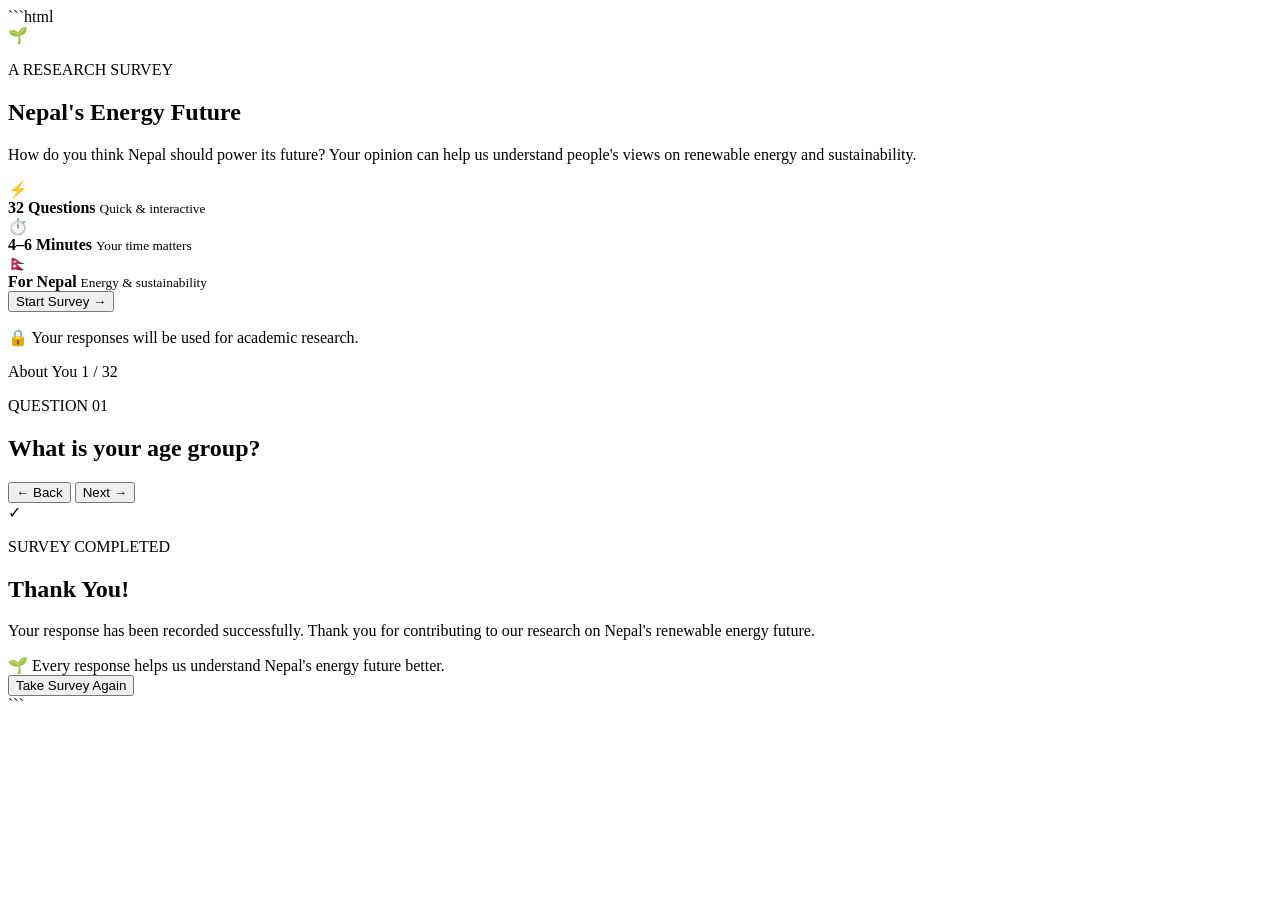
==== frontend/index.html @ a1986fcc "managing" ====
```html
<!DOCTYPE html>
<html lang="en">
<head>
    <meta charset="UTF-8">

    <!-- Makes the website responsive on mobile -->
    <meta name="viewport" content="width=device-width, initial-scale=1.0">

    <title>Nepal's Energy Future | Survey</title>

    <!-- Google Font -->
    <link rel="preconnect" href="https://fonts.googleapis.com">
    <link rel="preconnect" href="https://fonts.gstatic.com" crossorigin>
    <link
        href="https://fonts.googleapis.com/css2?family=Inter:wght@400;500;600;700;800&display=swap"
        rel="stylesheet"
    >

    <!-- Our CSS -->
    <link rel="stylesheet" href="style.css">
</head>

<body>

    <!-- =========================
         BACKGROUND DECORATION
    ========================== -->

    <div class="background">
        <div class="blob blob-one"></div>
        <div class="blob blob-two"></div>
        <div class="blob blob-three"></div>
    </div>


    <!-- =========================
         MAIN APPLICATION
    ========================== -->

    <main class="survey-container">

        <!-- =========================
             WELCOME SCREEN
        ========================== -->

        <section id="welcome-screen" class="screen active">

            <div class="welcome-icon">
                🌱
            </div>

            <p class="small-label">
                A RESEARCH SURVEY
            </p>

            <h1>
                Nepal's Energy
                <span>Future</span>
            </h1>

            <p class="welcome-description">
                How do you think Nepal should power its future?
                Your opinion can help us understand people's views
                on renewable energy and sustainability.
            </p>

            <div class="survey-info">

                <div class="info-item">
                    <span>⚡</span>
                    <div>
                        <strong>32 Questions</strong>
                        <small>Quick & interactive</small>
                    </div>
                </div>

                <div class="info-item">
                    <span>⏱️</span>
                    <div>
                        <strong>4–6 Minutes</strong>
                        <small>Your time matters</small>
                    </div>
                </div>

                <div class="info-item">
                    <span>🇳🇵</span>
                    <div>
                        <strong>For Nepal</strong>
                        <small>Energy & sustainability</small>
                    </div>
                </div>

            </div>

            <button id="start-btn" class="primary-btn">
                Start Survey
                <span>→</span>
            </button>

            <p class="privacy-note">
                🔒 Your responses will be used for academic research.
            </p>

        </section>


        <!-- =========================
             QUESTION SCREEN
        ========================== -->

        <section id="question-screen" class="screen">

            <!-- Progress -->
            <div class="progress-section">

                <div class="progress-top">
                    <span id="section-name">
                        About You
                    </span>

                    <span id="question-counter">
                        1 / 32
                    </span>
                </div>

                <div class="progress-bar">
                    <div id="progress-fill"></div>
                </div>

            </div>


            <!-- Question -->
            <div class="question-card">

                <p id="question-number">
                    QUESTION 01
                </p>

                <h2 id="question-text">
                    What is your age group?
                </h2>

                <!-- Options will be inserted here by JavaScript -->
                <div id="options-container"></div>

            </div>


            <!-- Navigation -->

            <div class="navigation">

                <button id="back-btn" class="secondary-btn">
                    ← Back
                </button>

                <button id="next-btn" class="primary-btn">
                    Next
                    <span>→</span>
                </button>

            </div>

        </section>


        <!-- =========================
             THANK YOU SCREEN
        ========================== -->

        <section id="thank-you-screen" class="screen">

            <div class="success-icon">
                ✓
            </div>

            <p class="small-label">
                SURVEY COMPLETED
            </p>

            <h1>
                Thank <span>You!</span>
            </h1>

            <p class="welcome-description">
                Your response has been recorded successfully.
                Thank you for contributing to our research on
                Nepal's renewable energy future.
            </p>

            <div class="thank-you-message">
                🌱 Every response helps us understand
                Nepal's energy future better.
            </div>

            <button id="restart-btn" class="secondary-btn">
                Take Survey Again
            </button>

        </section>

    </main>


    <!-- =========================
         JAVASCRIPT
    ========================== -->

    <script src="script.js"></script>

</body>
</html>
```
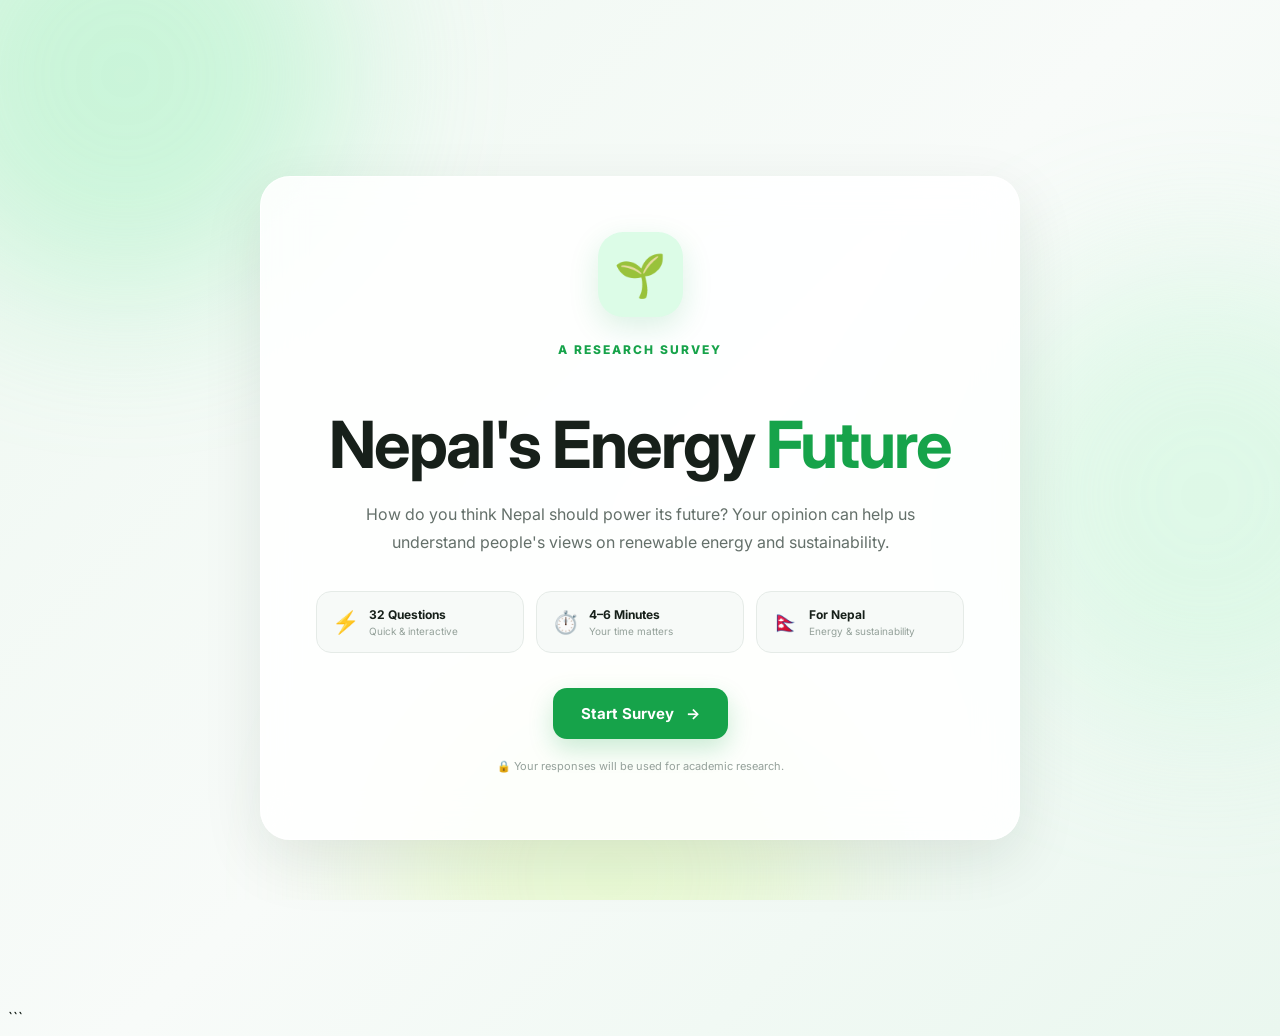
==== commit 1313856b: "style to the form" ====
--- a/frontend/index.html
+++ b/frontend/index.html
@@ -1,4 +1,4 @@
-```html
+
 <!DOCTYPE html>
 <html lang="en">
 <head>
--- a/frontend/style.css
+++ b/frontend/style.css
@@ -0,0 +1,845 @@
+```css
+/* =========================================
+   GLOBAL RESET
+========================================= */
+
+* {
+    margin: 0;
+    padding: 0;
+    box-sizing: border-box;
+}
+
+:root {
+    --primary: #16a34a;
+    --primary-dark: #15803d;
+    --primary-light: #dcfce7;
+
+    --text-dark: #17201a;
+    --text-medium: #64706a;
+    --text-light: #94a19a;
+
+    --white: #ffffff;
+    --background: #f4f8f5;
+
+    --border: #e5ebe7;
+
+    --shadow:
+        0 20px 60px rgba(20, 50, 30, 0.10);
+}
+
+html {
+    scroll-behavior: smooth;
+}
+
+body {
+    min-height: 100vh;
+
+    font-family: "Inter", sans-serif;
+
+    color: var(--text-dark);
+
+    background:
+        linear-gradient(
+            135deg,
+            #eef8f1 0%,
+            #f8fbf9 50%,
+            #eaf7ef 100%
+        );
+
+    overflow-x: hidden;
+}
+
+
+/* =========================================
+   BACKGROUND
+========================================= */
+
+.background {
+    position: fixed;
+
+    inset: 0;
+
+    overflow: hidden;
+
+    pointer-events: none;
+
+    z-index: -1;
+}
+
+.blob {
+    position: absolute;
+
+    width: 450px;
+    height: 450px;
+
+    border-radius: 50%;
+
+    filter: blur(80px);
+
+    opacity: 0.35;
+
+    animation: floating 10s ease-in-out infinite;
+}
+
+.blob-one {
+    background: #86efac;
+
+    top: -150px;
+    left: -100px;
+}
+
+.blob-two {
+    background: #bbf7d0;
+
+    right: -150px;
+    top: 30%;
+
+    animation-delay: 2s;
+}
+
+.blob-three {
+    background: #d9f99d;
+
+    bottom: -200px;
+    left: 30%;
+
+    animation-delay: 4s;
+}
+
+@keyframes floating {
+
+    0%,
+    100% {
+        transform: translate(0, 0);
+    }
+
+    50% {
+        transform: translate(30px, -30px);
+    }
+}
+
+
+/* =========================================
+   MAIN CONTAINER
+========================================= */
+
+.survey-container {
+
+    width: min(760px, 92%);
+
+    min-height: 100vh;
+
+    margin: auto;
+
+    display: flex;
+
+    align-items: center;
+
+    justify-content: center;
+
+    padding: 50px 0;
+}
+
+
+/* =========================================
+   SCREEN
+========================================= */
+
+.screen {
+
+    width: 100%;
+
+    background: rgba(255, 255, 255, 0.88);
+
+    backdrop-filter: blur(20px);
+
+    -webkit-backdrop-filter: blur(20px);
+
+    border: 1px solid rgba(255, 255, 255, 0.8);
+
+    border-radius: 30px;
+
+    padding: 55px;
+
+    box-shadow: var(--shadow);
+
+    display: none;
+
+    animation: screenEnter 0.5s ease;
+}
+
+.screen.active {
+    display: block;
+}
+
+@keyframes screenEnter {
+
+    from {
+        opacity: 0;
+        transform: translateY(20px) scale(0.98);
+    }
+
+    to {
+        opacity: 1;
+        transform: translateY(0) scale(1);
+    }
+}
+
+
+/* =========================================
+   WELCOME SCREEN
+========================================= */
+
+#welcome-screen {
+    text-align: center;
+}
+
+.welcome-icon {
+
+    width: 85px;
+    height: 85px;
+
+    margin: 0 auto 25px;
+
+    display: flex;
+
+    align-items: center;
+    justify-content: center;
+
+    border-radius: 25px;
+
+    background: var(--primary-light);
+
+    font-size: 42px;
+
+    box-shadow:
+        0 10px 30px rgba(22, 163, 74, 0.15);
+
+    animation: iconFloat 3s ease-in-out infinite;
+}
+
+@keyframes iconFloat {
+
+    0%,
+    100% {
+        transform: translateY(0);
+    }
+
+    50% {
+        transform: translateY(-8px);
+    }
+}
+
+.small-label {
+
+    color: var(--primary);
+
+    font-size: 12px;
+
+    font-weight: 800;
+
+    letter-spacing: 2px;
+
+    margin-bottom: 15px;
+}
+
+h1 {
+
+    font-size: clamp(42px, 7vw, 65px);
+
+    line-height: 1.05;
+
+    letter-spacing: -2px;
+
+    margin-bottom: 22px;
+}
+
+h1 span {
+
+    color: var(--primary);
+}
+
+.welcome-description {
+
+    max-width: 560px;
+
+    margin: auto;
+
+    color: var(--text-medium);
+
+    font-size: 16px;
+
+    line-height: 1.7;
+}
+
+
+/* =========================================
+   SURVEY INFO
+========================================= */
+
+.survey-info {
+
+    display: grid;
+
+    grid-template-columns:
+        repeat(3, 1fr);
+
+    gap: 12px;
+
+    margin: 35px 0;
+}
+
+.info-item {
+
+    display: flex;
+
+    align-items: center;
+
+    gap: 10px;
+
+    padding: 15px;
+
+    text-align: left;
+
+    border-radius: 15px;
+
+    background: #f7faf8;
+
+    border: 1px solid var(--border);
+}
+
+.info-item > span {
+
+    font-size: 22px;
+}
+
+.info-item strong {
+
+    display: block;
+
+    font-size: 12px;
+}
+
+.info-item small {
+
+    display: block;
+
+    color: var(--text-light);
+
+    font-size: 10px;
+
+    margin-top: 3px;
+}
+
+
+/* =========================================
+   BUTTONS
+========================================= */
+
+button {
+
+    font-family: inherit;
+
+    cursor: pointer;
+
+    border: none;
+}
+
+.primary-btn {
+
+    display: inline-flex;
+
+    align-items: center;
+
+    justify-content: center;
+
+    gap: 12px;
+
+    padding: 16px 28px;
+
+    min-width: 150px;
+
+    color: white;
+
+    background: var(--primary);
+
+    border-radius: 14px;
+
+    font-size: 15px;
+
+    font-weight: 700;
+
+    box-shadow:
+        0 10px 25px rgba(22, 163, 74, 0.22);
+
+    transition:
+        transform 0.2s ease,
+        background 0.2s ease,
+        box-shadow 0.2s ease;
+}
+
+.primary-btn:hover {
+
+    background: var(--primary-dark);
+
+    transform: translateY(-2px);
+
+    box-shadow:
+        0 15px 30px rgba(22, 163, 74, 0.28);
+}
+
+.primary-btn:active {
+
+    transform: translateY(0) scale(0.98);
+}
+
+.secondary-btn {
+
+    padding: 15px 22px;
+
+    background: #f4f7f5;
+
+    color: var(--text-dark);
+
+    border: 1px solid var(--border);
+
+    border-radius: 14px;
+
+    font-weight: 600;
+
+    transition: 0.2s ease;
+}
+
+.secondary-btn:hover {
+
+    background: #eaf0ec;
+
+    transform: translateY(-2px);
+}
+
+.privacy-note {
+
+    margin-top: 20px;
+
+    color: var(--text-light);
+
+    font-size: 11px;
+}
+
+
+/* =========================================
+   PROGRESS SECTION
+========================================= */
+
+.progress-section {
+
+    margin-bottom: 40px;
+}
+
+.progress-top {
+
+    display: flex;
+
+    justify-content: space-between;
+
+    align-items: center;
+
+    margin-bottom: 10px;
+}
+
+#section-name {
+
+    color: var(--primary);
+
+    font-size: 12px;
+
+    font-weight: 800;
+
+    text-transform: uppercase;
+
+    letter-spacing: 1px;
+}
+
+#question-counter {
+
+    color: var(--text-light);
+
+    font-size: 12px;
+
+    font-weight: 600;
+}
+
+.progress-bar {
+
+    width: 100%;
+
+    height: 7px;
+
+    overflow: hidden;
+
+    border-radius: 20px;
+
+    background: #e8eee9;
+}
+
+#progress-fill {
+
+    width: 3.1%;
+
+    height: 100%;
+
+    border-radius: inherit;
+
+    background:
+        linear-gradient(
+            90deg,
+            #16a34a,
+            #4ade80
+        );
+
+    transition: width 0.5s ease;
+}
+
+
+/* =========================================
+   QUESTION CARD
+========================================= */
+
+.question-card {
+
+    min-height: 380px;
+
+    display: flex;
+
+    flex-direction: column;
+
+    justify-content: center;
+}
+
+#question-number {
+
+    margin-bottom: 15px;
+
+    color: var(--text-light);
+
+    font-size: 11px;
+
+    font-weight: 800;
+
+    letter-spacing: 2px;
+}
+
+#question-text {
+
+    max-width: 650px;
+
+    margin-bottom: 30px;
+
+    font-size: clamp(25px, 4vw, 36px);
+
+    line-height: 1.25;
+
+    letter-spacing: -1px;
+}
+
+
+/* =========================================
+   ANSWER OPTIONS
+========================================= */
+
+#options-container {
+
+    display: flex;
+
+    flex-direction: column;
+
+    gap: 12px;
+}
+
+.option {
+
+    position: relative;
+
+    width: 100%;
+
+    padding: 17px 20px;
+
+    display: flex;
+
+    align-items: center;
+
+    gap: 14px;
+
+    text-align: left;
+
+    background: white;
+
+    border: 1.5px solid var(--border);
+
+    border-radius: 15px;
+
+    color: var(--text-dark);
+
+    font-size: 14px;
+
+    transition:
+        border 0.2s ease,
+        background 0.2s ease,
+        transform 0.2s ease,
+        box-shadow 0.2s ease;
+}
+
+.option:hover {
+
+    border-color: #86efac;
+
+    background: #fafffb;
+
+    transform: translateX(4px);
+}
+
+.option.selected {
+
+    border-color: var(--primary);
+
+    background: #f0fdf4;
+
+    box-shadow:
+        0 5px 20px rgba(22, 163, 74, 0.10);
+}
+
+.option-circle {
+
+    width: 21px;
+    height: 21px;
+
+    flex-shrink: 0;
+
+    border: 2px solid #cbd5cf;
+
+    border-radius: 50%;
+
+    display: flex;
+
+    align-items: center;
+    justify-content: center;
+
+    transition: 0.2s ease;
+}
+
+.option.selected .option-circle {
+
+    border-color: var(--primary);
+
+    background: var(--primary);
+}
+
+.option.selected .option-circle::after {
+
+    content: "";
+
+    width: 7px;
+    height: 7px;
+
+    border-radius: 50%;
+
+    background: white;
+}
+
+
+/* =========================================
+   NAVIGATION
+========================================= */
+
+.navigation {
+
+    display: flex;
+
+    justify-content: space-between;
+
+    align-items: center;
+
+    margin-top: 30px;
+
+    padding-top: 25px;
+
+    border-top: 1px solid var(--border);
+}
+
+
+/* =========================================
+   THANK YOU SCREEN
+========================================= */
+
+#thank-you-screen {
+
+    text-align: center;
+}
+
+.success-icon {
+
+    width: 90px;
+    height: 90px;
+
+    margin: 0 auto 25px;
+
+    display: flex;
+
+    align-items: center;
+    justify-content: center;
+
+    border-radius: 50%;
+
+    color: white;
+
+    background: var(--primary);
+
+    font-size: 42px;
+
+    box-shadow:
+        0 15px 35px rgba(22, 163, 74, 0.25);
+
+    animation: successPop 0.6s ease;
+}
+
+@keyframes successPop {
+
+    0% {
+        transform: scale(0);
+    }
+
+    70% {
+        transform: scale(1.1);
+    }
+
+    100% {
+        transform: scale(1);
+    }
+}
+
+.thank-you-message {
+
+    max-width: 500px;
+
+    margin: 30px auto;
+
+    padding: 20px;
+
+    border-radius: 16px;
+
+    background: var(--primary-light);
+
+    color: var(--primary-dark);
+
+    font-size: 14px;
+
+    line-height: 1.6;
+}
+
+
+/* =========================================
+   DISABLED BUTTON
+========================================= */
+
+button:disabled {
+
+    opacity: 0.45;
+
+    cursor: not-allowed;
+
+    transform: none !important;
+
+    box-shadow: none;
+}
+
+
+/* =========================================
+   MOBILE RESPONSIVE
+========================================= */
+
+@media (max-width: 650px) {
+
+    .survey-container {
+
+        width: 94%;
+
+        padding: 20px 0;
+    }
+
+    .screen {
+
+        padding: 30px 22px;
+
+        border-radius: 22px;
+    }
+
+    h1 {
+
+        font-size: 42px;
+
+        letter-spacing: -1.5px;
+    }
+
+    .survey-info {
+
+        grid-template-columns: 1fr;
+
+        gap: 8px;
+    }
+
+    .info-item {
+
+        padding: 12px;
+    }
+
+    .question-card {
+
+        min-height: 430px;
+    }
+
+    #question-text {
+
+        font-size: 27px;
+    }
+
+    .navigation {
+
+        gap: 10px;
+    }
+
+    .primary-btn,
+    .secondary-btn {
+
+        padding: 14px 18px;
+    }
+
+}
+
+
+/* =========================================
+   VERY SMALL SCREENS
+========================================= */
+
+@media (max-width: 380px) {
+
+    .screen {
+
+        padding: 25px 17px;
+    }
+
+    h1 {
+
+        font-size: 36px;
+    }
+
+    #question-text {
+
+        font-size: 24px;
+    }
+
+    .option {
+
+        padding: 14px;
+    }
+}
+```
